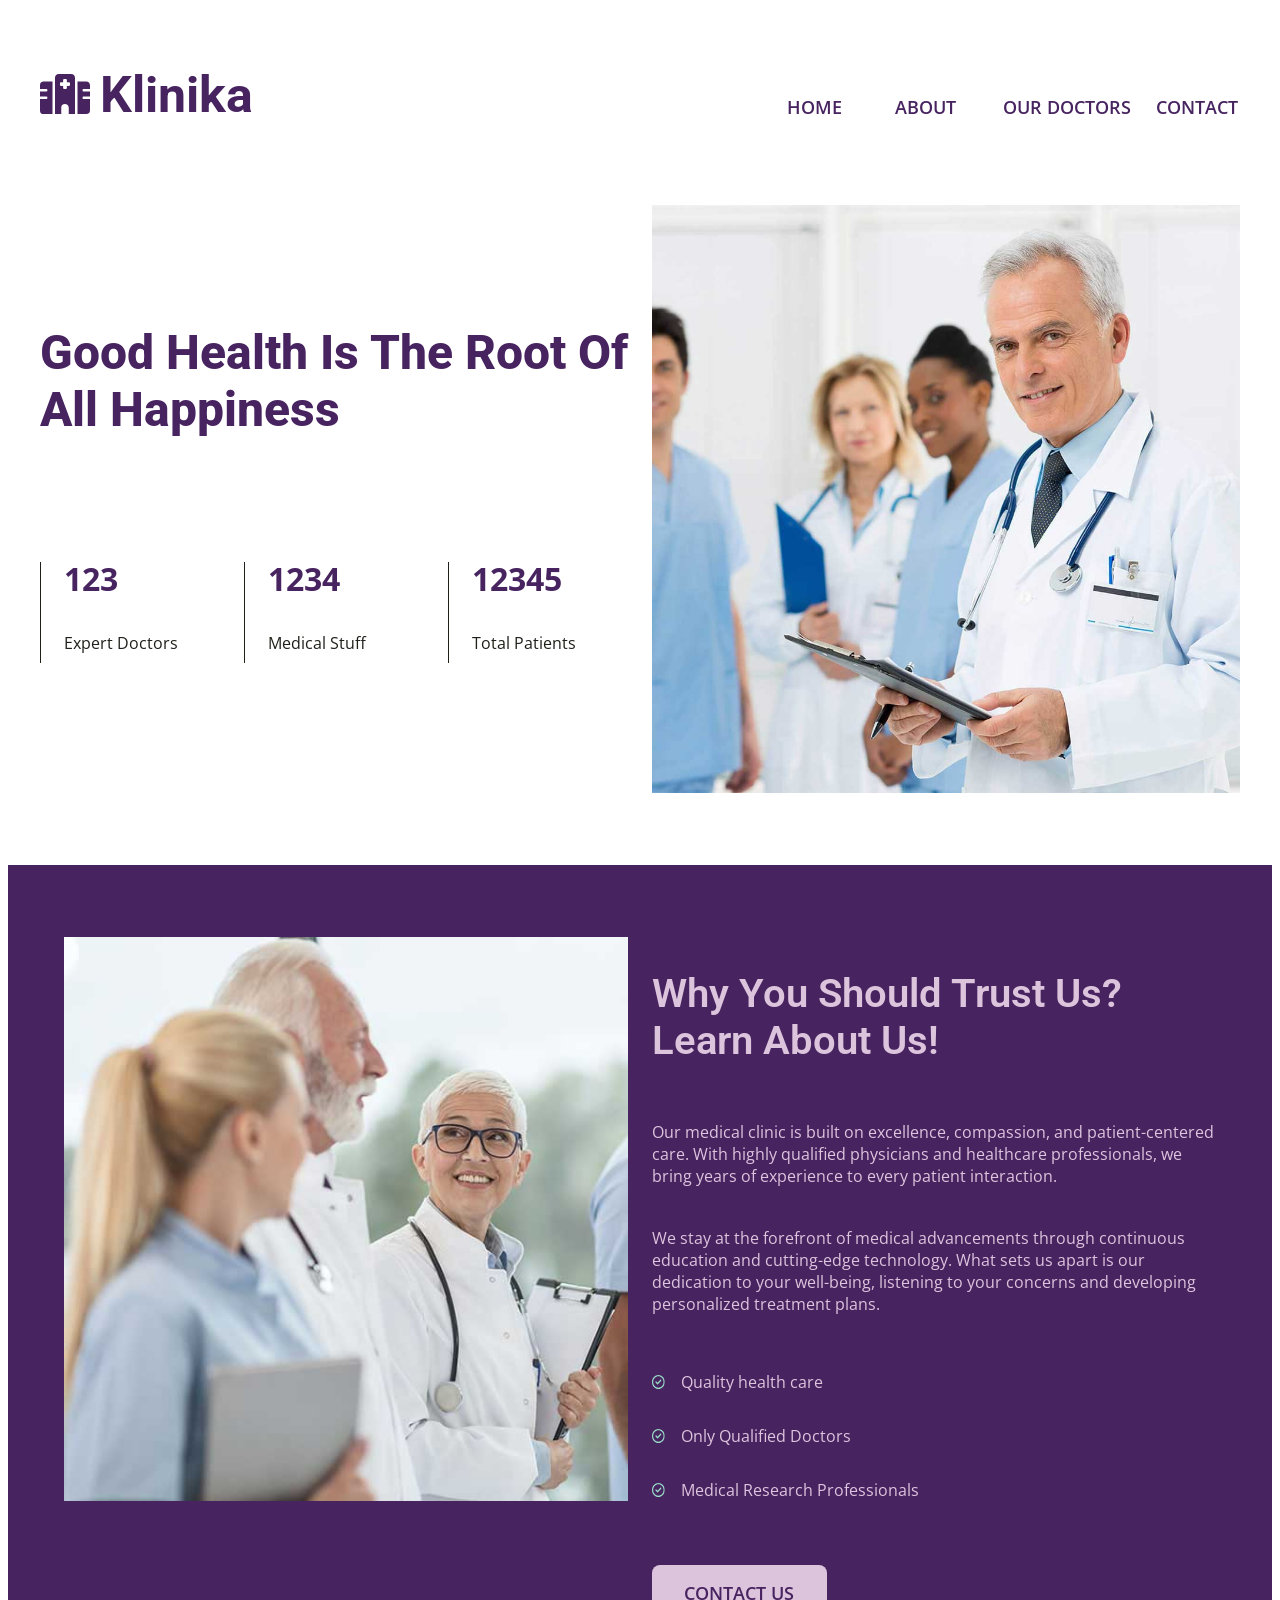
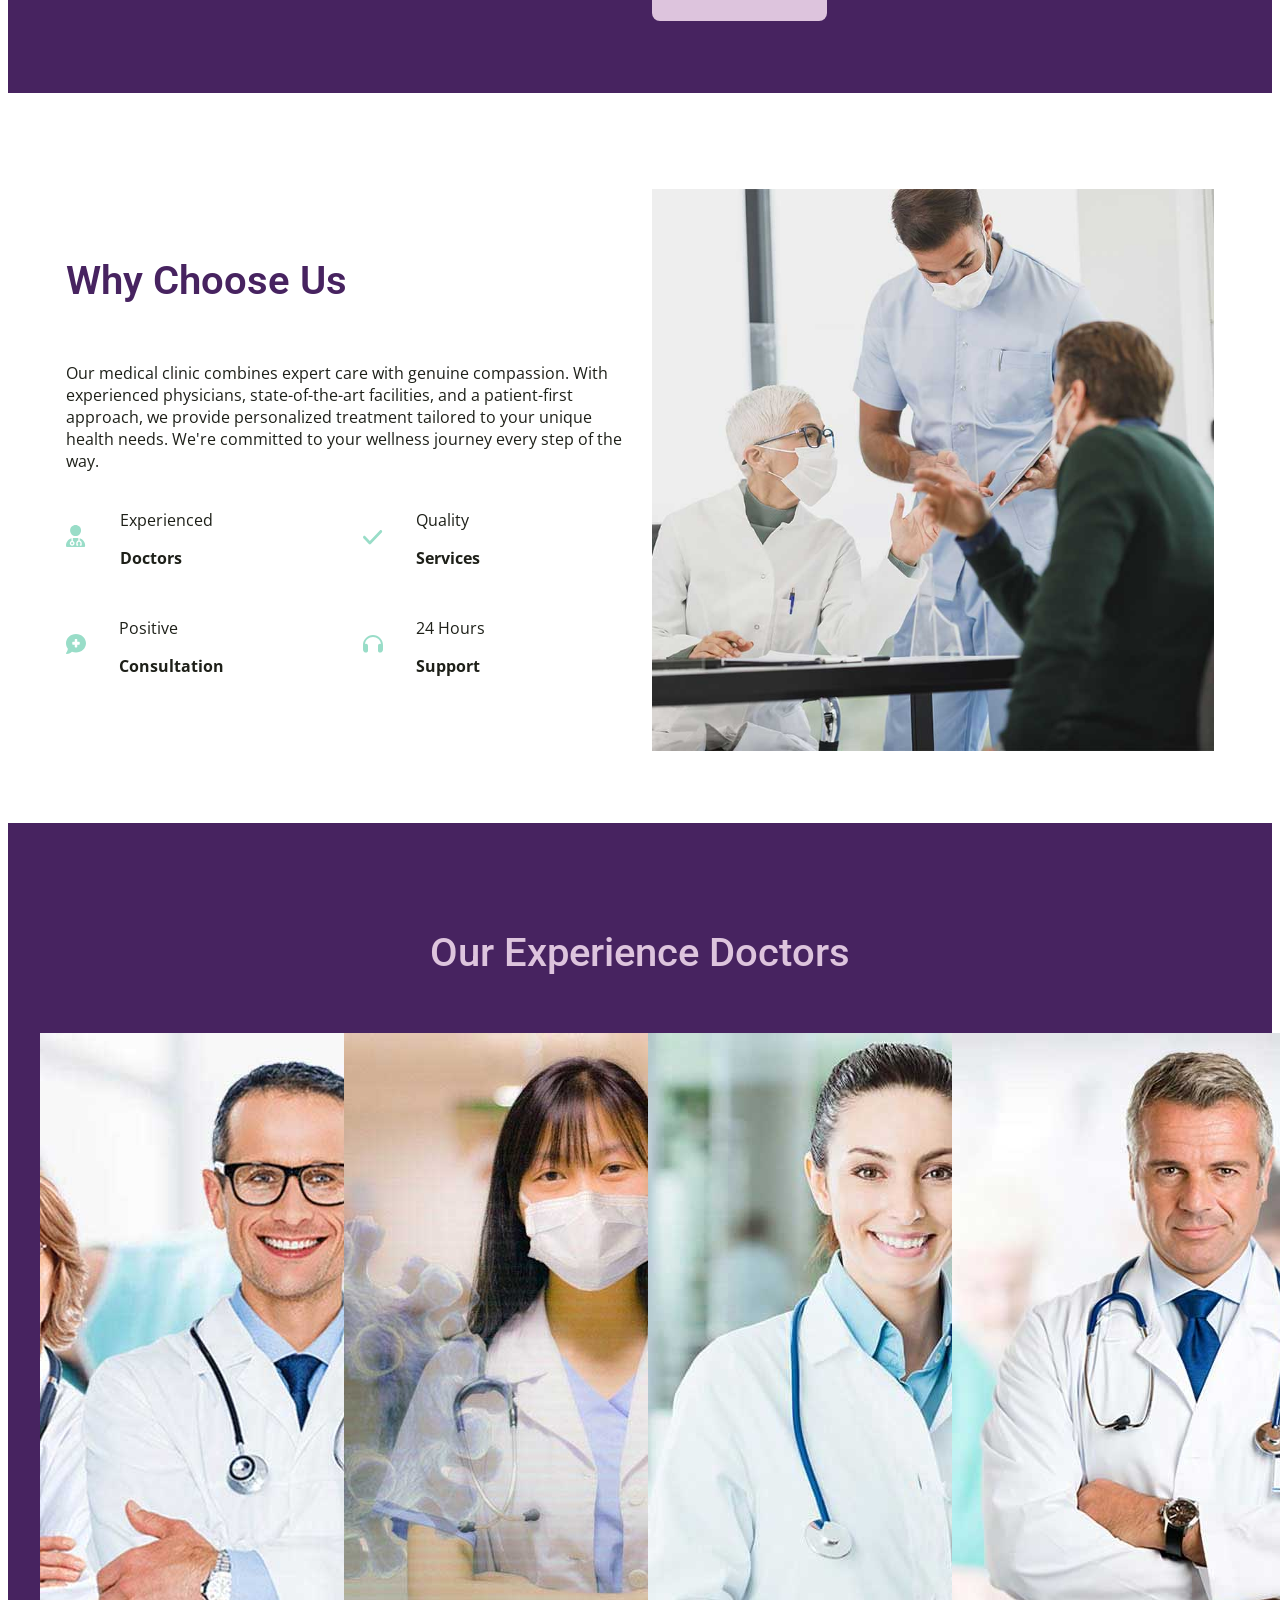
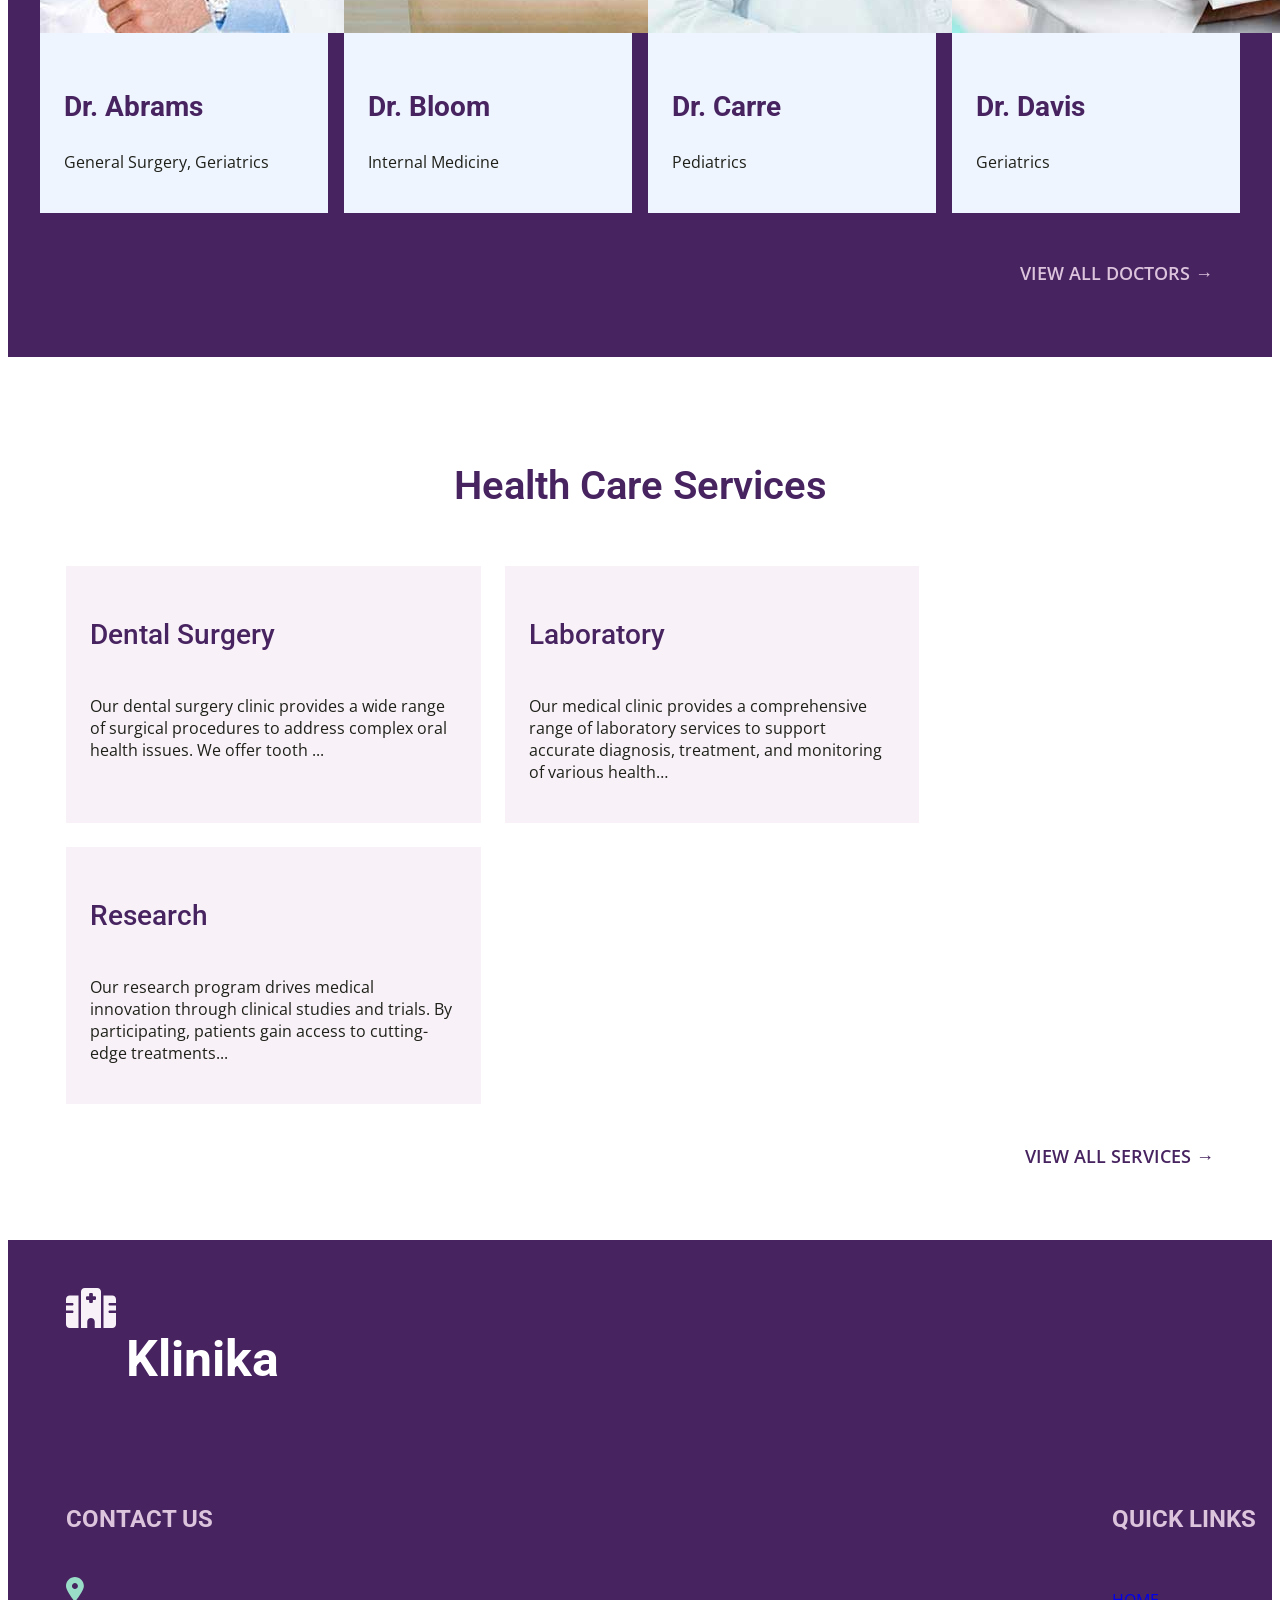
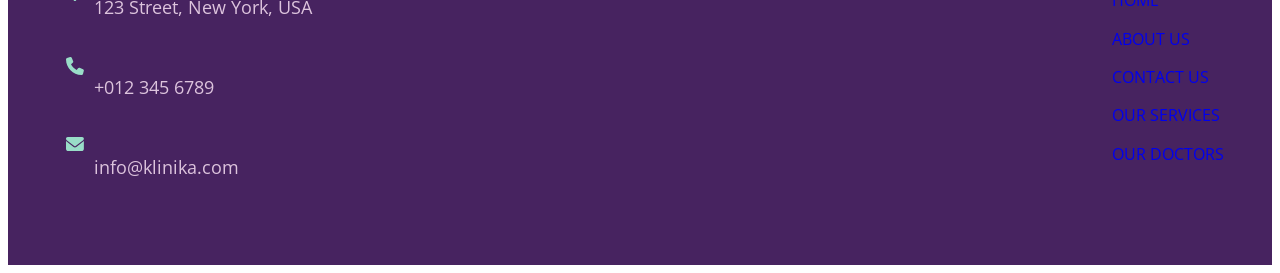
==== dmit-1530-assignment-1-start/dmit-1530-assignment-1-start/index.html @ 4910efee "Page working with some questions to solve" ====
<!DOCTYPE html>
<html lang="en">

<head>
    <meta charset="UTF-8">
    <meta name="viewport" content="width=device-width, initial-scale=1.0">

    <!-- Additional Meta Information -->
    <meta name="author" content="">
    <meta name="description" content="">

    <title>Document</title>

    <!-- Google Fonts -->
    <link rel="preconnect" href="https://fonts.googleapis.com">
    <link rel="preconnect" href="https://fonts.gstatic.com" crossorigin>
    <link
        href="https://fonts.googleapis.com/css2?family=Open+Sans:ital,wght@0,300..800;1,300..800&family=Roboto:ital,wght@0,100..900;1,100..900&display=swap"
        rel="stylesheet">

    <!-- Stylesheets -->
    <link rel="stylesheet" href="css/reset.css">
    <link rel="stylesheet" href="css/styles.css">
</head>

<body>
    <header>
        <div class="container banner flex">
            <div>
                <img src="./img/klinika-icon.svg" alt="Klinika Icon">
                <h1>Klinika</h1>
            </div>
            <div>
                <a href="./index.html">Home</a>
                <a href="./about-us.html">About</a>
                <a href="#doctors">Our Doctors</a>
                <a href="#contact">Contact</a>
            </div>
        </div>
    </header>

    <main>
        <section>
            <div class="container">
                <div class="goodh flex">
                    <img src="./img/home-doctors.jpg" alt="Group of doctors of Klinika">
                    <div>
                        <h2>Good Health Is The Root Of All Happiness</h2>

                        <div class="flex">
                            <div>
                                <p>123</p>
                                <p>Expert Doctors</p>
                            </div>

                            <div>
                                <p>1234</p>
                                <p>Medical Stuff</p>
                            </div>

                            <div>
                                <p>12345</p>
                                <p>Total Patients</p>
                            </div>
                        </div>
                    </div>
                </div>
            </div>
        </section>

        <section class="background-purple">
            <div class="container">
                <div class="learn-about-us flex">
                    <img src="./img/about-us-shared.jpg" alt="Group of doctors About Klinik">
                    <div>
                        <h2>Why You Should Trust Us? Learn About Us!</h2>
                        <p>Our medical clinic is built on excellence, compassion, and patient-centered care. With highly
                            qualified
                            physicians and healthcare professionals, we bring years of experience to every patient
                            interaction.
                        </p>
                        <p>We stay at the forefront of medical advancements through continuous education and
                            cutting-edge
                            technology. What sets us apart is our dedication to your well-being, listening to your
                            concerns
                            and
                            developing personalized treatment plans.</p>
                        <ul>
                            <li>
                                <img src="./img/checkmark-for-lists.svg" alt="Checkmark for the item of the list">
                                <p>Quality health care</p>
                            </li>
                            <li>
                                <img src="./img/checkmark-for-lists.svg" alt="Checkmark for the item of the list">
                                <p>Only Qualified Doctors</p>
                            </li>
                            <li>
                                <img src="./img/checkmark-for-lists.svg" alt="Checkmark for the item of the list">
                                <p>Medical Research Professionals</p>
                            </li>
                        </ul>
                        <a href="#contact" class="contact-btn">Contact Us</a>
                    </div>

                </div>
            </div>
        </section>

        <section>
            <div class="container">
                <div class="choose-us flex">
                    <div>
                        <h2>Why Choose Us</h2>
                        <p>Our medical clinic combines expert care with genuine compassion. With experienced physicians,
                            state-of-the-art facilities, and a patient-first approach, we provide personalized treatment
                            tailored to
                            your unique health needs. We're committed to your wellness journey every step of the way.
                        </p>

                        <div class="flex">
                            <div class="features">
                                <div class="features-icon">
                                    <img src="./img/person-icon.svg" alt="Person Icon">
                                </div>
                                <div class="features-description">
                                    <p>Experienced</p>
                                    <p>Doctors</p>
                                </div>
                            </div>
                            <div class="features">
                                <div class="features-icon">
                                    <img src="./img/check-mark-icon.svg" alt="Check mark Icon">
                                </div>
                                <div class="features-description">
                                    <p>Quality</p>
                                    <p>Services</p>
                                </div>
                            </div>
                            <div class="features">
                                <div class="features-icon">
                                    <img src="./img/speech-bubble-icon.svg" alt="Speech bubble Icon">
                                </div>
                                <div class="features-description">
                                    <p>Positive</p>
                                    <p>Consultation</p>
                                </div>
                            </div>
                            <div class="features">
                                <div class="features-icon">
                                    <img src="./img/headset-icon.svg" alt="Headset Icon">
                                </div>
                                <div class="features-description">
                                    <p>24 Hours</p>
                                    <p>Support</p>
                                </div>
                            </div>
                        </div>
                    </div>
                    <img src="./img/home-why-choose-us.jpg" alt="Group of doctors Why Choosing Klinik">
                </div>
            </div>
        </section>

        <section class="background-purple">
            <div class="container">
                <div class="doctors-section flex" id="doctors">
                    <h2>Our Experience Doctors</h2>
                    <div class="flex">
                        <div class="doctor-card">
                            <div>
                                <img src="img/home-dr-abrams.jpg" alt="Portrait of the Dr Abrams">
                            </div>
                            <div>
                                <h3>Dr. Abrams</h3>
                                <p>General Surgery, Geriatrics</p>
                            </div>
                        </div>
                        <div class="doctor-card">
                            <div>
                                <img src="./img/home-dr-bloom.jpg" alt="Portrait of the Dr Bloom">
                            </div>
                            <div>
                                <h3>Dr. Bloom</h3>
                                <p>Internal Medicine</p>
                            </div>
                        </div>
                        <div class="doctor-card">
                            <div>
                                <img src="./img/home-dr-carre.jpg" alt="Portrait of the Dr Carre">
                            </div>
                            <div>
                                <h3>Dr. Carre</h3>
                                <p>Pediatrics</p>
                            </div>
                        </div>
                        <div class="doctor-card">
                            <div>
                                <img src="./img/home-dr.davis.jpg" alt="Portrait of the Dr Davis">
                            </div>
                            <div>
                                <h3>Dr. Davis</h3>
                                <p>Geriatrics</p>
                            </div>
                        </div>
                    </div>
                    <a href="#">View All Doctors →</a>
                </div>
            </div>
        </section>

        <section>
            <div class="container">
                <div class="health flex">
                    <h2>Health Care Services</h2>
                    <div class="flex services">
                        <div>
                            <h3>Dental Surgery</h3>
                            <p>Our dental surgery clinic provides a wide range of surgical procedures to address
                                complex
                                oral
                                health
                                issues. We offer tooth ...</p>
                        </div>
                        <div>
                            <h3>Laboratory</h3>
                            <p>Our medical clinic provides a comprehensive range of laboratory services to support
                                accurate
                                diagnosis, treatment, and monitoring of various health…</p>
                        </div>
                        <div>
                            <h3>Research</h3>
                            <p>Our research program drives medical innovation through clinical studies and trials.
                                By
                                participating,
                                patients gain access to cutting-edge treatments...</p>
                        </div>
                    </div>
                    <a href="#">View All Services →</a>
                </div>
            </div>
        </section>
        </div>
    </main>

    <footer>
        <div class="container">
            <div class="flex">
                <img src="./img/klinika-light-icon.svg" alt="Klinika Icon">
                <h2>Klinika</h2>
            </div>
            <div class="flex">
                <div>
                    <div class="flex" id="contact">
                        <h3>Contact Us</h3>
                    </div>
                    <div class="contact-us">
                        <div class="flex">
                            <img src="./img/location-icon.svg" alt="Location Icon">
                            <p>123 Street, New York, USA</p>
                        </div>
                        <div class="flex">
                            <img src="./img/phone-icon.svg" alt="Phone Icon">
                            <p>+012 345 6789</p>
                        </div>
                        <div class="flex">
                            <img src="./img/email-icon.svg" alt="Email Icon">
                            <p>info@klinika.com</p>
                        </div>
                    </div>
                </div>
                <div class="quick-links">
                    <h3>QUICK LINKS</h3>
                    <a href="./index.html   ">Home</a>
                    <a href="./about-us.html">About Us</a>
                    <a href="#">Contact Us</a>
                    <a href="#">Our Services</a>
                    <a href="#doctors">Our Doctors</a>
                </div>
            </div>
        </div>
    </footer>
</body>

</html>
---- dmit-1530-assignment-1-start/dmit-1530-assignment-1-start/css/styles.css ----
:root {
    --white: #FFFFFF;
    --dark-purple: #472360;
    --light-purple: #DDC4DD;
    --black-grey: #1E2019;
    --aqua: #99DDC8;
    --grey: #F8F2F8;
    --light-blue: #EFF5FF;

    --title-font: "Roboto", sans-serif;
    --body-font: "Open Sans", sans-serif;
}


.container {
    max-width: 1200px;
    margin: 0 auto;
    padding: 0 1rem;
}

.flex {
    display: flex;
}

.background-purple {
    background-color: var(--dark-purple);
}

main div:nth-child(2) {}

body {
    font-family: var(--body-font);
    color: var(--black-grey);
    font-size: 1rem;
}

h1,
h2,
h3 {
    font-family: var(--title-font);
    color: var(--dark-purple);
}



/* HEADER */

.banner {
    flex-direction: column;
    align-items: center;
    justify-content: center;
    padding: 1.5rem 1.5rem;
    margin-bottom: 3rem;
}

.banner h1 {
    font-size: 3.125rem;
    font-weight: bold;
}

.banner img {
    width: 3.125rem;
    height: auto;
    padding-right: .625rem;
}

.banner div {
    display: flex;
    text-align: center;
}

.banner div:nth-child(2) {
    width: 14.8125rem;
    display: flex;
    flex-wrap: wrap;
    column-gap: 1.5rem;
    row-gap: 1rem;
    text-align: left;
    padding-top: 1.5rem;
    justify-content: flex-start;
}

.banner a {
    font-size: 1.125rem;
    font-weight: 600;
    text-decoration: none;
    text-transform: uppercase;
    color: var(--dark-purple);
    width: 8.0625rem;
    text-align: left;
}

.banner a:nth-child(2),
.banner a:nth-child(4) {
    width: 5.25rem;
}

header .container {
    padding-bottom: 0;
}

/* GOOD HEALTH */

.goodh {
    flex-direction: column;
    align-items: center;
    text-align: center;
}

.goodh img {
    width: 23.625rem;
    height: auto;
}

.goodh h2 {
    font-size: 3rem;
    font-weight: 800;
    padding-top: 1.5rem;
}

.goodh .flex {
    display: flex;
    flex-direction: column;
    gap: 1.5rem;
    padding: 3rem 0 4.25rem 0;
}

.goodh .flex div p:nth-child(1) {
    font-size: 2rem;
    font-weight: 700;
    color: var(--dark-purple);
}

/* Learn A us */

.learn-about-us {
    align-items: center;
    flex-direction: column;
    background-color: var(--dark-purple);
    padding: 4.5rem 1.5rem;
    text-align: left;
    color: var(--light-purple);
}

.learn-about-us img {
    width: 23.625rem;
    height: auto;
}

.learn-about-us h2 {
    color: var(--light-purple);
    font-size: 2.5rem;
    font-weight: 600;
    padding: 1.5rem 0;
}

.learn-about-us p {
    padding-bottom: 1.5rem;
}

.learn-about-us ul {
    padding: 0;
    margin: 0;
    width: 100%;
}

.learn-about-us li {
    display: flex;
    align-items: flex-start;
    column-gap: 1rem;
}

.learn-about-us li p {
    padding: 0rem;
}

.learn-about-us li img {
    width: .8006rem;
    height: auto;
    align-self: center;
}

.contact-btn {
    display: inline-block;
    margin-top: 4.375rem;
    text-decoration: none;
    background-color: var(--light-purple);
    color: var(--dark-purple);
    cursor: pointer;
    width: 9.2975rem;
    text-align: center;
    font-size: 1.125rem;
    font-weight: 600;
    text-transform: uppercase;
    align-self: flex-start;
    padding: 1rem .8125rem;
    border-radius: .5rem;
    transition: all 0.5s ease;
}

.contact-btn:hover,
.contact-btn:focus {
    background-color: var(--dark-purple);
    color: var(--aqua);
}

/* Why choose Us */

.choose-us {
    text-align: left;
    padding: 4.5rem 1.625rem;
    flex-direction: column;
    align-items: center;
}

.choose-us h2 {
    font-size: 2.5rem;
    font-weight: 600;
    padding-bottom: 1.5rem;
}

.choose-us img {
    padding-top: 1.5rem;
    width: 23.625rem;
    height: auto;
}

.choose-us .flex {
    display: flex;
    gap: 1rem;
    flex-wrap: wrap;
    justify-content: space-between;
    padding-top: .3125rem;
}

.features {
    display: flex;
    align-items: center;
    gap: 0.5rem;
    width: calc(50% - 0.5rem);
    justify-content: left;
}

.choose-us .flex .features-icon {
    width: 20%;
}

.features-icon img {
    width: 1.2575rem;
    height: auto;
    padding: 0;
}

.choose-us .flex .features-description {
    width: 80%;
}

.features-description p:nth-child(2) {
    font-weight: 700;
}

/* Doctors */

.doctors-section {
    background-color: var(--dark-purple);
    align-items: center;
    flex-direction: column;
}

.doctors-section .flex {
    flex-direction: column;
    gap: 1.5rem;
}

.doctors-section h2 {
    color: var(--light-purple);
    padding: 4.5rem 1.75rem 1.5rem 1.75rem;
    font-size: 2.5rem;
    font-weight: 500;
    text-align: center;
}

.doctor-card {
    background-color: var(--light-blue);
    width: 17.375rem;
}

.doctor-card h3 {
    color: var(--dark-purple);
    font-size: 1.75rem;
}

.doctor-card div:nth-child(2) {
    padding: 1.5rem;
}

.doctors-section a {
    text-decoration: none;
    color: var(--light-purple);
    text-transform: uppercase;
    font-weight: 600;
    font-size: 1.125rem;
    align-self: flex-end;
    padding: 3rem 1.6875rem 4.5rem 0;
}

/* Health Care */

.health {
    padding: 4.5rem 1.625rem;
    flex-direction: column;
}

.health h2 {
    font-size: 2.5rem;
    font-weight: 600;
    padding-bottom: 1.5rem;
}

.services h3 {
    font-size: 1.75rem;
    font-weight: 500;
    padding-bottom: 1rem;
}

.services {
    flex-direction: column;
    gap: 1.5rem;
    padding-bottom: 40px;
    text-align: left;
}

.services div {
    background-color: var(--grey);
    padding: 1.5rem;
}

.health a {
    text-decoration: none;
    color: var(--dark-purple);
    text-transform: uppercase;
    font-weight: 600;
    font-size: 1.125rem;
    align-self: flex-end;
}

/* Footer */

footer {
    color: var(--light-purple);
    background-color: var(--dark-purple);
    text-align: left;
    padding: 3rem 0 1.75rem;
}

footer .container {
    display: flex;
    padding-left: 3.625rem;
    align-items: center;
    flex-direction: column;
    text-align: left;
}

footer .container div.flex {
    column-gap: .625rem;
    align-items: flex-start;
    padding-bottom: 1.25rem;
    width: 17.5rem;
}

footer h2 {
    font-size: 3.125rem;
    font-weight: 700;
    color: var(--white);
}

footer h3 {
    font-size: 1.5rem;
    color: var(--light-purple);
    text-transform: uppercase;
    padding-top: .25rem;
}

footer .container div:nth-child(2) {
    flex-direction: column;
}

footer div.container div.contact-us {
    display: flex;
    flex-direction: column;
    align-items: flex-start;
    /* width: 17.5rem; */
}

footer div.container div.contact-us .flex {
    flex-direction: row;
}


.contact-us img {
    width: 1.1169rem;
}

.contact-us p {
    width: 100%;
    font-size: 1.125rem;
}

.quick-links {
    display: flex;
    flex-direction: column;
    align-items: flex-start;
    /* width: 17.5rem; */
}

.quick-links h3 {
    padding-bottom: 1.5rem;
}

.quick-links a {
    text-decoration: none;
    text-transform: uppercase;
    line-height: 2.4;
}

/* About */

.know-us {
    display: flex;
    flex-direction: column;
    align-items: center;
    padding-bottom: 4.5rem;
}

.know-us img {
    /* QUESTIONSSSSSSSS IS IT 100% OR THE FIGMA SPECIFIED */
    width: 100%;
    height: auto;
}

.know-us h2 {
    font-size: 3rem;
    font-weight: 800;
    padding: 1.5rem 0 .5rem;
    align-self: flex-start;
}

.know-us p {
    padding: 1rem 0;
}

.know-us ul,
.know-us ul p {
    padding: 0;
    margin: 0;
    width: 100%;
}

.know-us li {
    display: flex;
    align-items: center;
    gap: .5rem;
}

.know-us li img {
    width: .735rem;
    height: auto;
}

.contact-btn-light {
    display: inline-block;
    margin-top: 3rem;
    text-decoration: none;
    background-color: var(--dark-purple);
    color: var(--light-purple);
    cursor: pointer;
    width: 9.2975rem;
    text-align: center;
    font-size: 1.125rem;
    font-weight: 600;
    text-transform: uppercase;
    align-self: flex-start;
    padding: 1rem .8125rem;
    border-radius: .5rem;
    transition: all 0.5s ease;
}

.contact-btn-light:hover,
.contact-btn-light:focus {
    background-color: var(--aqua);
    color: var(--dark-purple);
}

/* Offer */

.offer {
    text-align: center;
    flex-direction: column;
    gap: 1.5rem;
}

.offer p {
    text-align: left;
}

.offer h2 {
    font-size: 2.5rem;
    font-weight: 600;
}

.offer .services div {
    padding: 3rem 1.5rem;
}

.offer .flex:first-of-type {
    flex-direction: column;
    gap: 1.5rem;
}

/* imgs carousel */

.carousel {
    flex-direction: column;
    width: 100%;
    gap: 1.3125rem;
    align-items: center;
    padding-bottom: 4.5rem;
}

.carousel img {
    width: 100%;
}


@media screen and (min-width: 720px) {
    .banner {
        flex-direction: row;
        justify-content: space-between;
    }

    /* Good Health */

    .goodh {
        flex-direction: row;
        flex-wrap: wrap;
        padding-bottom: 4.5rem;
        gap: 1.5rem;
        text-align: left;
    }

    .goodh img {
        width: calc(50% - .75rem);
    }

    .goodh div {
        width: calc(50% - .75rem);
        flex-direction: column;
    }

    .goodh .flex {
        flex-direction: row;
        width: 100%;
    }

    /* Learn A us */

    .learn-about-us {
        flex-direction: row;
        flex-wrap: wrap;
        gap: 1.5rem;
    }

    .learn-about-us img {
        width: calc(50% - .75rem);
    }

    .learn-about-us div {
        width: calc(50% - .75rem);
    }

    /* Why Us */

    .choose-us {
        display: flex;
        flex-direction: row;
        flex-wrap: wrap;
        gap: 1.5rem;
    }

    .choose-us div:first-of-type {
        width: calc(50% - .75rem);
    }

    .choose-us img {
        width: calc(50% - .75rem);
    }

    .features-icon img {
        width: 1.2575rem;
        height: auto;
        padding: 0;
    }

    .choose-us div.flex {
        width: 100%;
    }

    .features {
        width: calc(50% - 1rem);
        gap: 0;
    }

    /* Doctors */

    .doctors-section .flex {
        flex-direction: row;
        flex-wrap: wrap;
        align-items: center;
        padding: 0 1.5rem;
    }

    .doctor-card {
        display: block;
        width: calc((100% / 2) - (1.5rem / 2));
    }

    /* Health Care */

    .health h2 {
        text-align: center;
    }

    .services {
        flex-direction: row;
    }

    /* Footer */

    footer .container {
        align-items: flex-start;
    }

    footer .container>.flex:nth-of-type(2) {
        flex-direction: row;
        justify-content: space-between;
        width: 100%;
        align-items: flex-start;
    }

    footer h2 {
        padding-bottom: 1.75rem;
    }

    /* About */

    .services {
        flex-wrap: wrap;
    }

    .services div {
        width: calc((100% / 2) - (1.5rem / 2));
    }

    /* Carousel */

    .carousel {
        flex-direction: row;
        flex-wrap: wrap;
    }

    .carousel div {
        width: calc((100% / 2) - (1.3125rem / 2));
    }
}

@media screen and (min-width: 1280px) {
    .banner div:nth-child(2) {
        flex-wrap: nowrap;
        width: 100%;
        justify-content: flex-end;
    }

    .banner a:nth-child(1) {
        width: 5.25rem;
    }

    /* Good Health */

    .goodh img {
        order: 2;
    }

    .goodh .flex div {
        position: relative;
        padding-left: 1.5rem;
    }

    .goodh .flex div::before {
        content: "";
        position: absolute;
        left: 0;
        top: 25%;
        width: 1px;
        height: 70%;
        background-color: #1E2019;
    }

    /* Learn */

    .learn-about-us a {
        margin-top: 3rem;
    }

    .learn-about-us h2 {
        padding-top: unset;
    }

    .learn-about-us {
        align-items: flex-start;
    }

    /* Doctors */

    .doctors-section .flex {
        gap: 1rem;
        padding: 0;
    }

    .doctor-card {
        display: block;
        height: auto;
        width: calc((100% / 4) - (3rem / 4));
    }

    /* About */

    .know-us {
        flex-direction: row;
        gap: 2.3125rem;
    }

    .know-us img {
        width: calc(100% - 1.1563rem);
    }

    .know-us div {
        width: calc(100% - 1.1563rem);
        align-self: flex-start;
    }

    .know-us h2 {
        padding-top: unset;
    }

    /* Offer */

    .offer .flex:first-of-type {
        flex-direction: row;
    }

    .offer .flex:first-of-type p{
        width: 100%;
    }

    .services div {
        width: calc((100% / 3) - (3rem / 3));
    }

    /* Carousel */

    .carousel div {
        width: calc((100% / 4) - (3.9375rem / 4));
    }

}
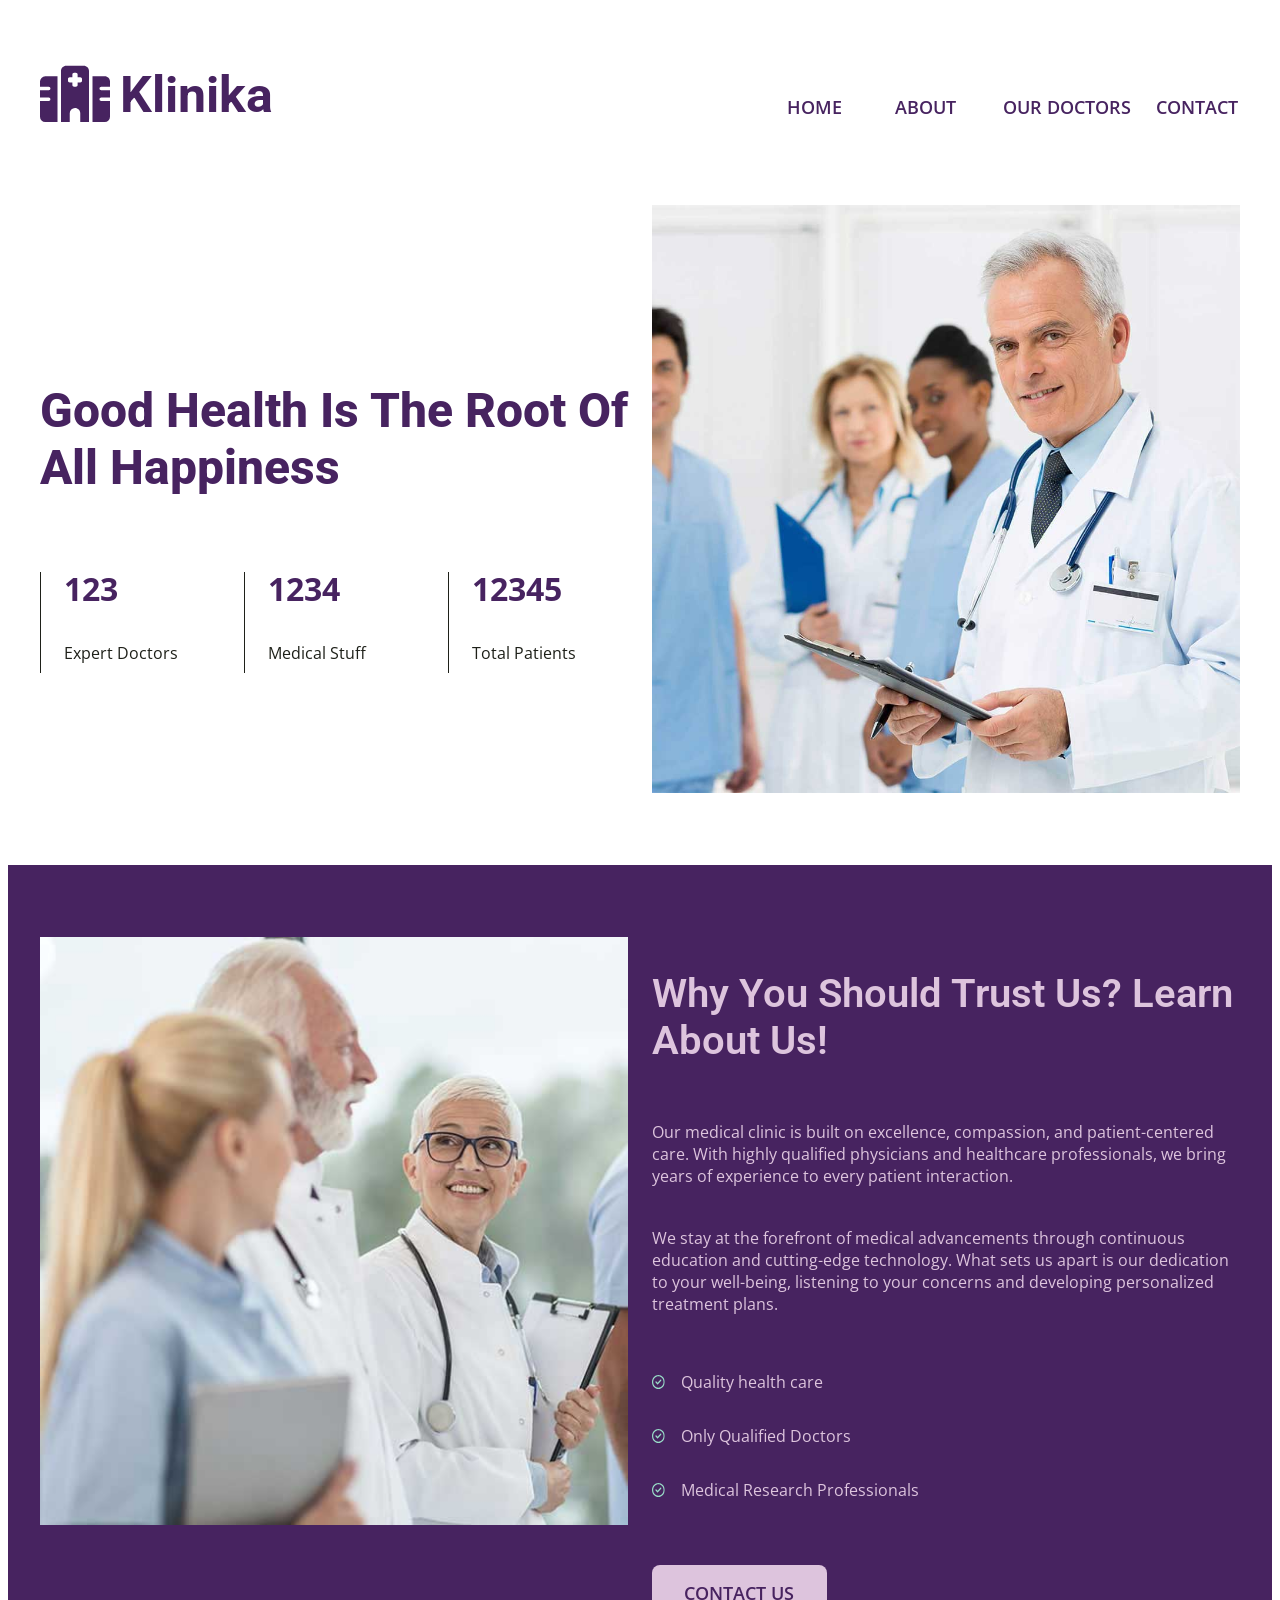
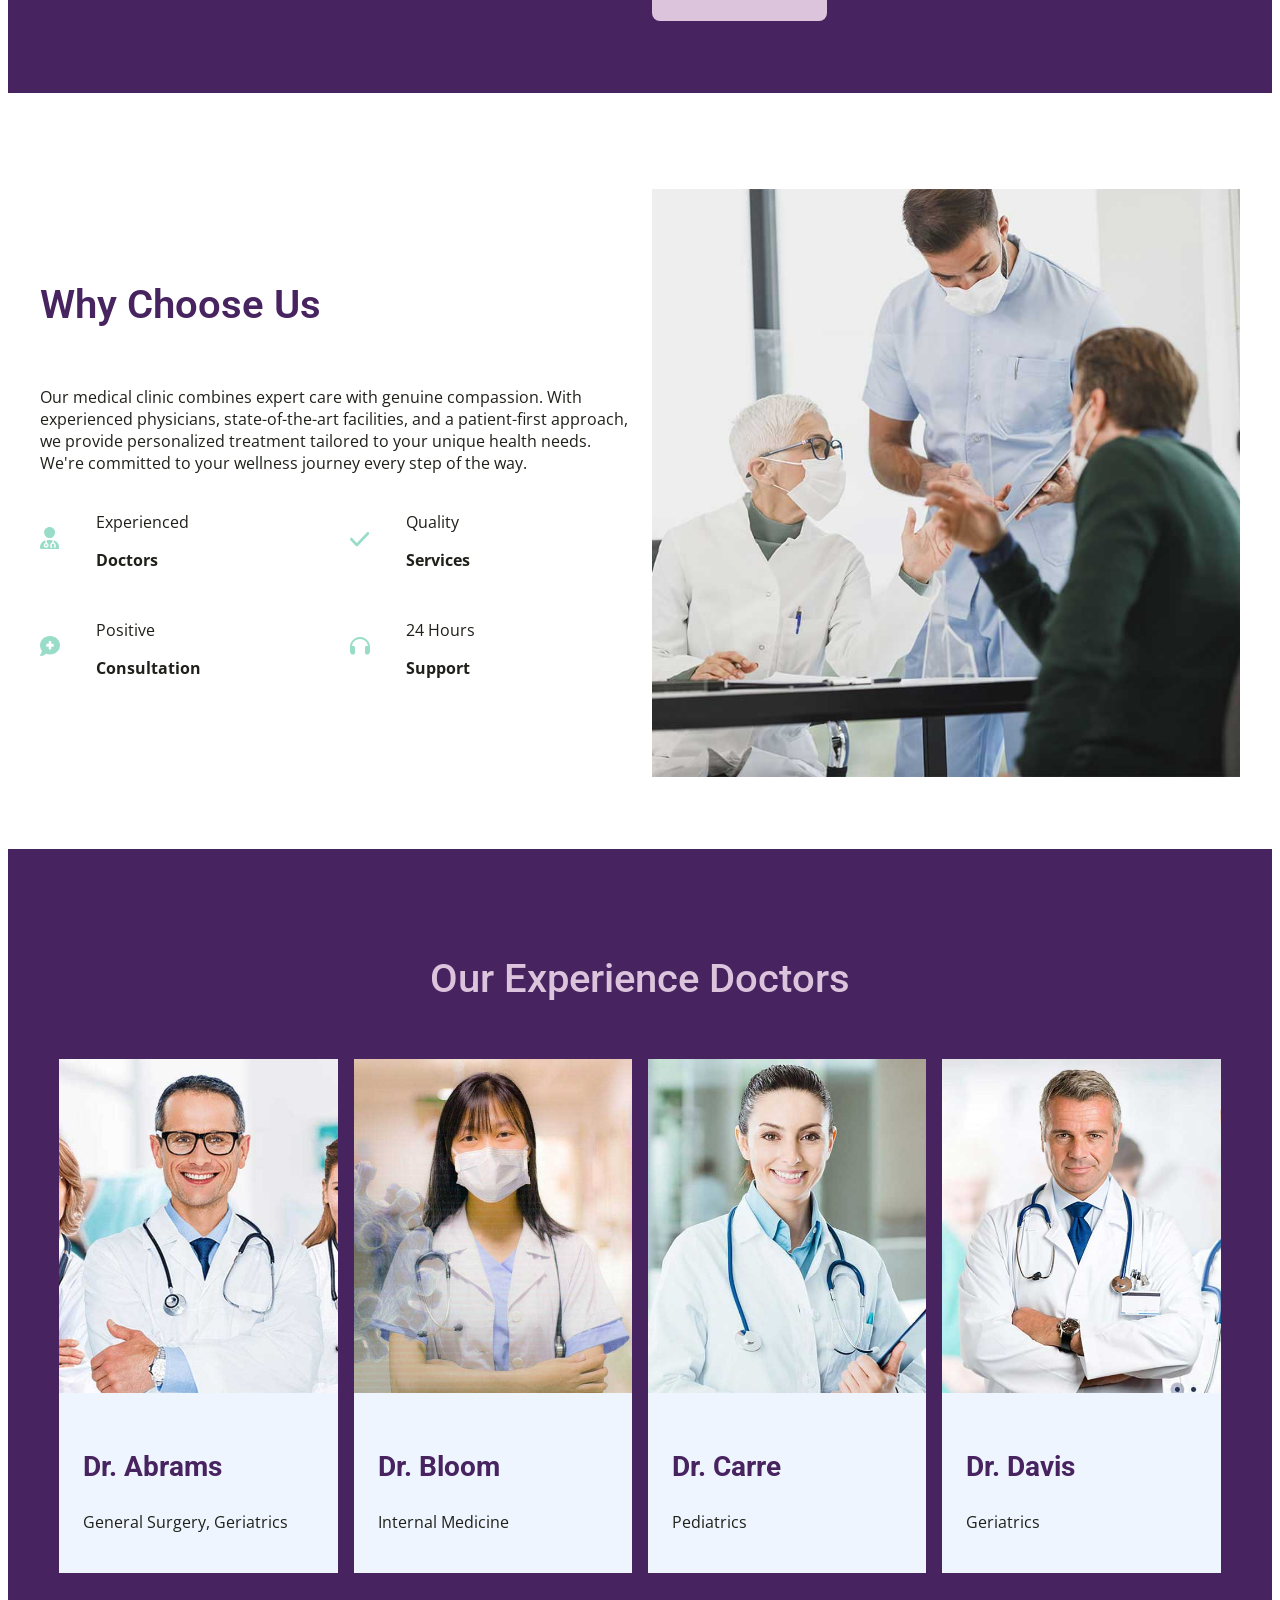
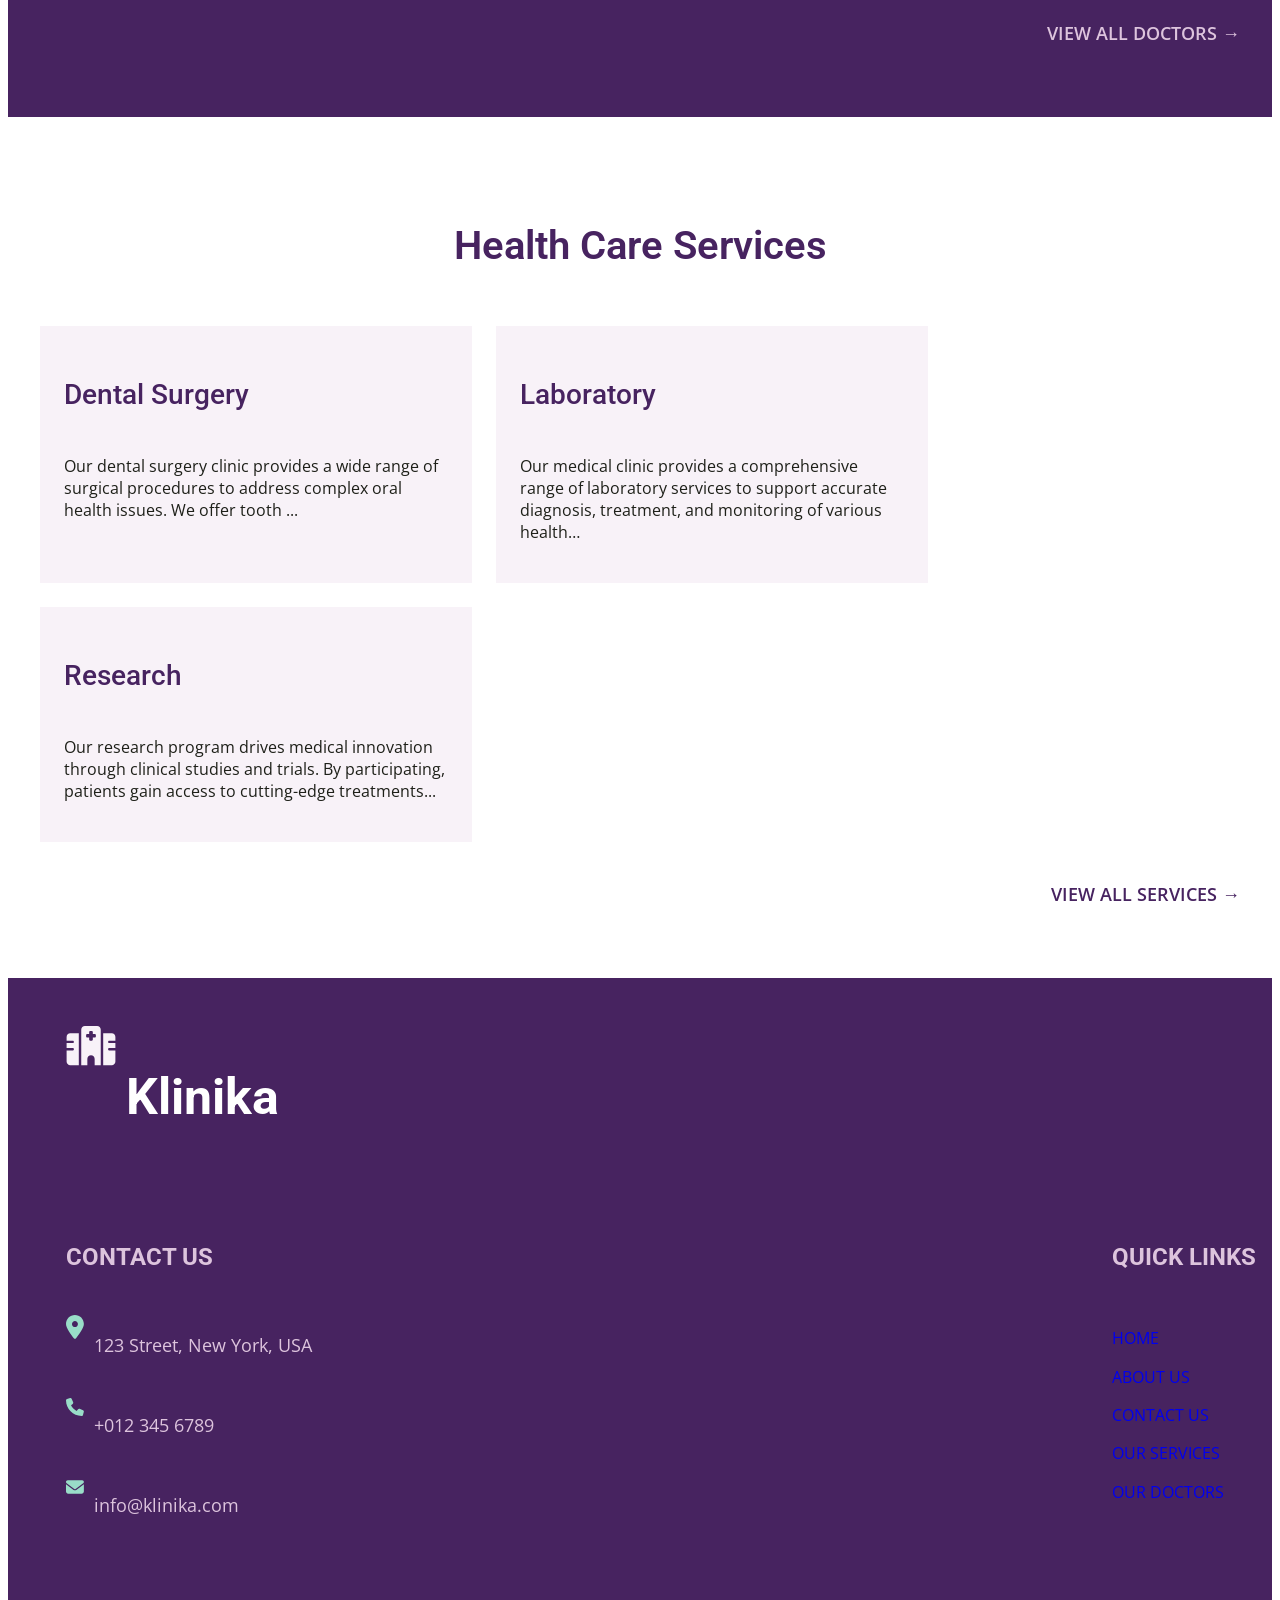
==== commit 5771d9fb: "Fixed some errors" ====
--- a/dmit-1530-assignment-1-start/dmit-1530-assignment-1-start/index.html
+++ b/dmit-1530-assignment-1-start/dmit-1530-assignment-1-start/index.html
@@ -27,7 +27,7 @@
     <header>
         <div class="container banner flex">
             <div>
-                <img src="./img/klinika-icon.svg" alt="Klinika Icon">
+                <img src="./img/klinika-icon.svg" alt="Klinika Icon" width="50" height="40">
                 <h1>Klinika</h1>
             </div>
             <div>
@@ -43,7 +43,7 @@
         <section>
             <div class="container">
                 <div class="goodh flex">
-                    <img src="./img/home-doctors.jpg" alt="Group of doctors of Klinika">
+                    <img src="./img/home-doctors.jpg" alt="Group of doctors of Klinika" width="378" height="378">
                     <div>
                         <h2>Good Health Is The Root Of All Happiness</h2>
 
@@ -71,7 +71,7 @@
         <section class="background-purple">
             <div class="container">
                 <div class="learn-about-us flex">
-                    <img src="./img/about-us-shared.jpg" alt="Group of doctors About Klinik">
+                    <img src="./img/about-us-shared.jpg" alt="Group of doctors About Klinik" width="378" height="378">
                     <div>
                         <h2>Why You Should Trust Us? Learn About Us!</h2>
                         <p>Our medical clinic is built on excellence, compassion, and patient-centered care. With highly
@@ -87,15 +87,18 @@
                             developing personalized treatment plans.</p>
                         <ul>
                             <li>
-                                <img src="./img/checkmark-for-lists.svg" alt="Checkmark for the item of the list">
+                                <img src="./img/checkmark-for-lists.svg" alt="Checkmark for the item of the list"
+                                    width="13" height="13">
                                 <p>Quality health care</p>
                             </li>
                             <li>
-                                <img src="./img/checkmark-for-lists.svg" alt="Checkmark for the item of the list">
+                                <img src="./img/checkmark-for-lists.svg" alt="Checkmark for the item of the list"
+                                    width="13" height="13">
                                 <p>Only Qualified Doctors</p>
                             </li>
                             <li>
-                                <img src="./img/checkmark-for-lists.svg" alt="Checkmark for the item of the list">
+                                <img src="./img/checkmark-for-lists.svg" alt="Checkmark for the item of the list"
+                                    width="13" height="13">
                                 <p>Medical Research Professionals</p>
                             </li>
                         </ul>
@@ -120,7 +123,7 @@
                         <div class="flex">
                             <div class="features">
                                 <div class="features-icon">
-                                    <img src="./img/person-icon.svg" alt="Person Icon">
+                                    <img src="./img/person-icon.svg" alt="Person Icon" width="20" height="23">
                                 </div>
                                 <div class="features-description">
                                     <p>Experienced</p>
@@ -129,7 +132,7 @@
                             </div>
                             <div class="features">
                                 <div class="features-icon">
-                                    <img src="./img/check-mark-icon.svg" alt="Check mark Icon">
+                                    <img src="./img/check-mark-icon.svg" alt="Check mark Icon" width="20" height="23">
                                 </div>
                                 <div class="features-description">
                                     <p>Quality</p>
@@ -138,7 +141,8 @@
                             </div>
                             <div class="features">
                                 <div class="features-icon">
-                                    <img src="./img/speech-bubble-icon.svg" alt="Speech bubble Icon">
+                                    <img src="./img/speech-bubble-icon.svg" alt="Speech bubble Icon" width="20"
+                                        height="23">
                                 </div>
                                 <div class="features-description">
                                     <p>Positive</p>
@@ -147,7 +151,7 @@
                             </div>
                             <div class="features">
                                 <div class="features-icon">
-                                    <img src="./img/headset-icon.svg" alt="Headset Icon">
+                                    <img src="./img/headset-icon.svg" alt="Headset Icon" width="20" height="23">
                                 </div>
                                 <div class="features-description">
                                     <p>24 Hours</p>
@@ -156,7 +160,8 @@
                             </div>
                         </div>
                     </div>
-                    <img src="./img/home-why-choose-us.jpg" alt="Group of doctors Why Choosing Klinik">
+                    <img src="./img/home-why-choose-us.jpg" alt="Group of doctors Why Choosing Klinik" width="378"
+                        height="378">
                 </div>
             </div>
         </section>
@@ -168,7 +173,8 @@
                     <div class="flex">
                         <div class="doctor-card">
                             <div>
-                                <img src="img/home-dr-abrams.jpg" alt="Portrait of the Dr Abrams">
+                                <img src="img/home-dr-abrams.jpg" alt="Portrait of the Dr Abrams" width="278"
+                                    height="334">
                             </div>
                             <div>
                                 <h3>Dr. Abrams</h3>
@@ -177,7 +183,8 @@
                         </div>
                         <div class="doctor-card">
                             <div>
-                                <img src="./img/home-dr-bloom.jpg" alt="Portrait of the Dr Bloom">
+                                <img src="./img/home-dr-bloom.jpg" alt="Portrait of the Dr Bloom" width="278"
+                                    height="334">
                             </div>
                             <div>
                                 <h3>Dr. Bloom</h3>
@@ -186,7 +193,8 @@
                         </div>
                         <div class="doctor-card">
                             <div>
-                                <img src="./img/home-dr-carre.jpg" alt="Portrait of the Dr Carre">
+                                <img src="./img/home-dr-carre.jpg" alt="Portrait of the Dr Carre" width="278"
+                                    height="334">
                             </div>
                             <div>
                                 <h3>Dr. Carre</h3>
@@ -195,7 +203,8 @@
                         </div>
                         <div class="doctor-card">
                             <div>
-                                <img src="./img/home-dr.davis.jpg" alt="Portrait of the Dr Davis">
+                                <img src="./img/home-dr.davis.jpg" alt="Portrait of the Dr Davis" width="278"
+                                    height="334">
                             </div>
                             <div>
                                 <h3>Dr. Davis</h3>
@@ -245,7 +254,7 @@
     <footer>
         <div class="container">
             <div class="flex">
-                <img src="./img/klinika-light-icon.svg" alt="Klinika Icon">
+                <img src="./img/klinika-light-icon.svg" alt="Klinika Icon" width="50" height="40">
                 <h2>Klinika</h2>
             </div>
             <div class="flex">
@@ -255,15 +264,15 @@
                     </div>
                     <div class="contact-us">
                         <div class="flex">
-                            <img src="./img/location-icon.svg" alt="Location Icon">
+                            <img src="./img/location-icon.svg" alt="Location Icon" width="23" height="24">
                             <p>123 Street, New York, USA</p>
                         </div>
                         <div class="flex">
-                            <img src="./img/phone-icon.svg" alt="Phone Icon">
+                            <img src="./img/phone-icon.svg" alt="Phone Icon" width="23" height="24">
                             <p>+012 345 6789</p>
                         </div>
                         <div class="flex">
-                            <img src="./img/email-icon.svg" alt="Email Icon">
+                            <img src="./img/email-icon.svg" alt="Email Icon" width="23" height="24">
                             <p>info@klinika.com</p>
                         </div>
                     </div>
--- a/dmit-1530-assignment-1-start/dmit-1530-assignment-1-start/css/styles.css
+++ b/dmit-1530-assignment-1-start/dmit-1530-assignment-1-start/css/styles.css
@@ -26,8 +26,6 @@
     background-color: var(--dark-purple);
 }
 
-main div:nth-child(2) {}
-
 body {
     font-family: var(--body-font);
     color: var(--black-grey);
@@ -59,7 +57,8 @@
 }
 
 .banner img {
-    width: 3.125rem;
+    width: 10vw;
+    max-width: 70px;
     height: auto;
     padding-right: .625rem;
 }
@@ -108,7 +107,7 @@
 }
 
 .goodh img {
-    width: 23.625rem;
+    width: 100%;
     height: auto;
 }
 
@@ -122,7 +121,7 @@
     display: flex;
     flex-direction: column;
     gap: 1.5rem;
-    padding: 3rem 0 4.25rem 0;
+    /* padding: 3rem 0 4.25rem 0; */
 }
 
 .goodh .flex div p:nth-child(1) {
@@ -137,13 +136,13 @@
     align-items: center;
     flex-direction: column;
     background-color: var(--dark-purple);
-    padding: 4.5rem 1.5rem;
+    padding: 4.5rem 0;
     text-align: left;
     color: var(--light-purple);
 }
 
 .learn-about-us img {
-    width: 23.625rem;
+    width: 100%;
     height: auto;
 }
 
@@ -175,7 +174,8 @@
 }
 
 .learn-about-us li img {
-    width: .8006rem;
+    width: 100%;
+    max-width: .8006rem;
     height: auto;
     align-self: center;
 }
@@ -208,7 +208,7 @@
 
 .choose-us {
     text-align: left;
-    padding: 4.5rem 1.625rem;
+    padding: 4.5rem 0;
     flex-direction: column;
     align-items: center;
 }
@@ -221,7 +221,7 @@
 
 .choose-us img {
     padding-top: 1.5rem;
-    width: 23.625rem;
+    width: 100%;
     height: auto;
 }
 
@@ -246,7 +246,8 @@
 }
 
 .features-icon img {
-    width: 1.2575rem;
+    width: 100%;
+    max-width: 1.2575rem;
     height: auto;
     padding: 0;
 }
@@ -307,7 +308,7 @@
 /* Health Care */
 
 .health {
-    padding: 4.5rem 1.625rem;
+    padding: 4.5rem 0;
     flex-direction: column;
 }
 
@@ -398,7 +399,8 @@
 
 
 .contact-us img {
-    width: 1.1169rem;
+    width: 100%;
+    max-width: 1.1169rem;
 }
 
 .contact-us p {
@@ -517,6 +519,13 @@
     gap: 1.5rem;
 }
 
+/* Service */
+
+.abpage {
+    display: flex;
+}
+
+
 /* imgs carousel */
 
 .carousel {
@@ -616,7 +625,6 @@
         flex-direction: row;
         flex-wrap: wrap;
         align-items: center;
-        padding: 0 1.5rem;
     }
 
     .doctor-card {
@@ -624,6 +632,14 @@
         width: calc((100% / 2) - (1.5rem / 2));
     }
 
+    .doctor-card img {
+        width: 100%;
+    }
+
+    .doctors-section a {
+        padding-right: 0;
+    }
+
     /* Health Care */
 
     .health h2 {
@@ -632,6 +648,14 @@
 
     .services {
         flex-direction: row;
+    }
+
+    .services {
+        flex-wrap: wrap;
+    }
+
+    .services div {
+        width: calc((100% / 3) - (3rem / 3));
     }
 
     /* Footer */
@@ -653,11 +677,9 @@
 
     /* About */
 
-    .services {
+    .offer .services div {
+        display: flex;
         flex-wrap: wrap;
-    }
-
-    .services div {
         width: calc((100% / 2) - (1.5rem / 2));
     }
 
@@ -673,7 +695,7 @@
     }
 }
 
-@media screen and (min-width: 1280px) {
+@media screen and (min-width: 1095px) {
     .banner div:nth-child(2) {
         flex-wrap: nowrap;
         width: 100%;
@@ -758,7 +780,7 @@
         flex-direction: row;
     }
 
-    .offer .flex:first-of-type p{
+    .offer .flex:first-of-type p {
         width: 100%;
     }
 
@@ -772,4 +794,4 @@
         width: calc((100% / 4) - (3.9375rem / 4));
     }
 
-}
+}
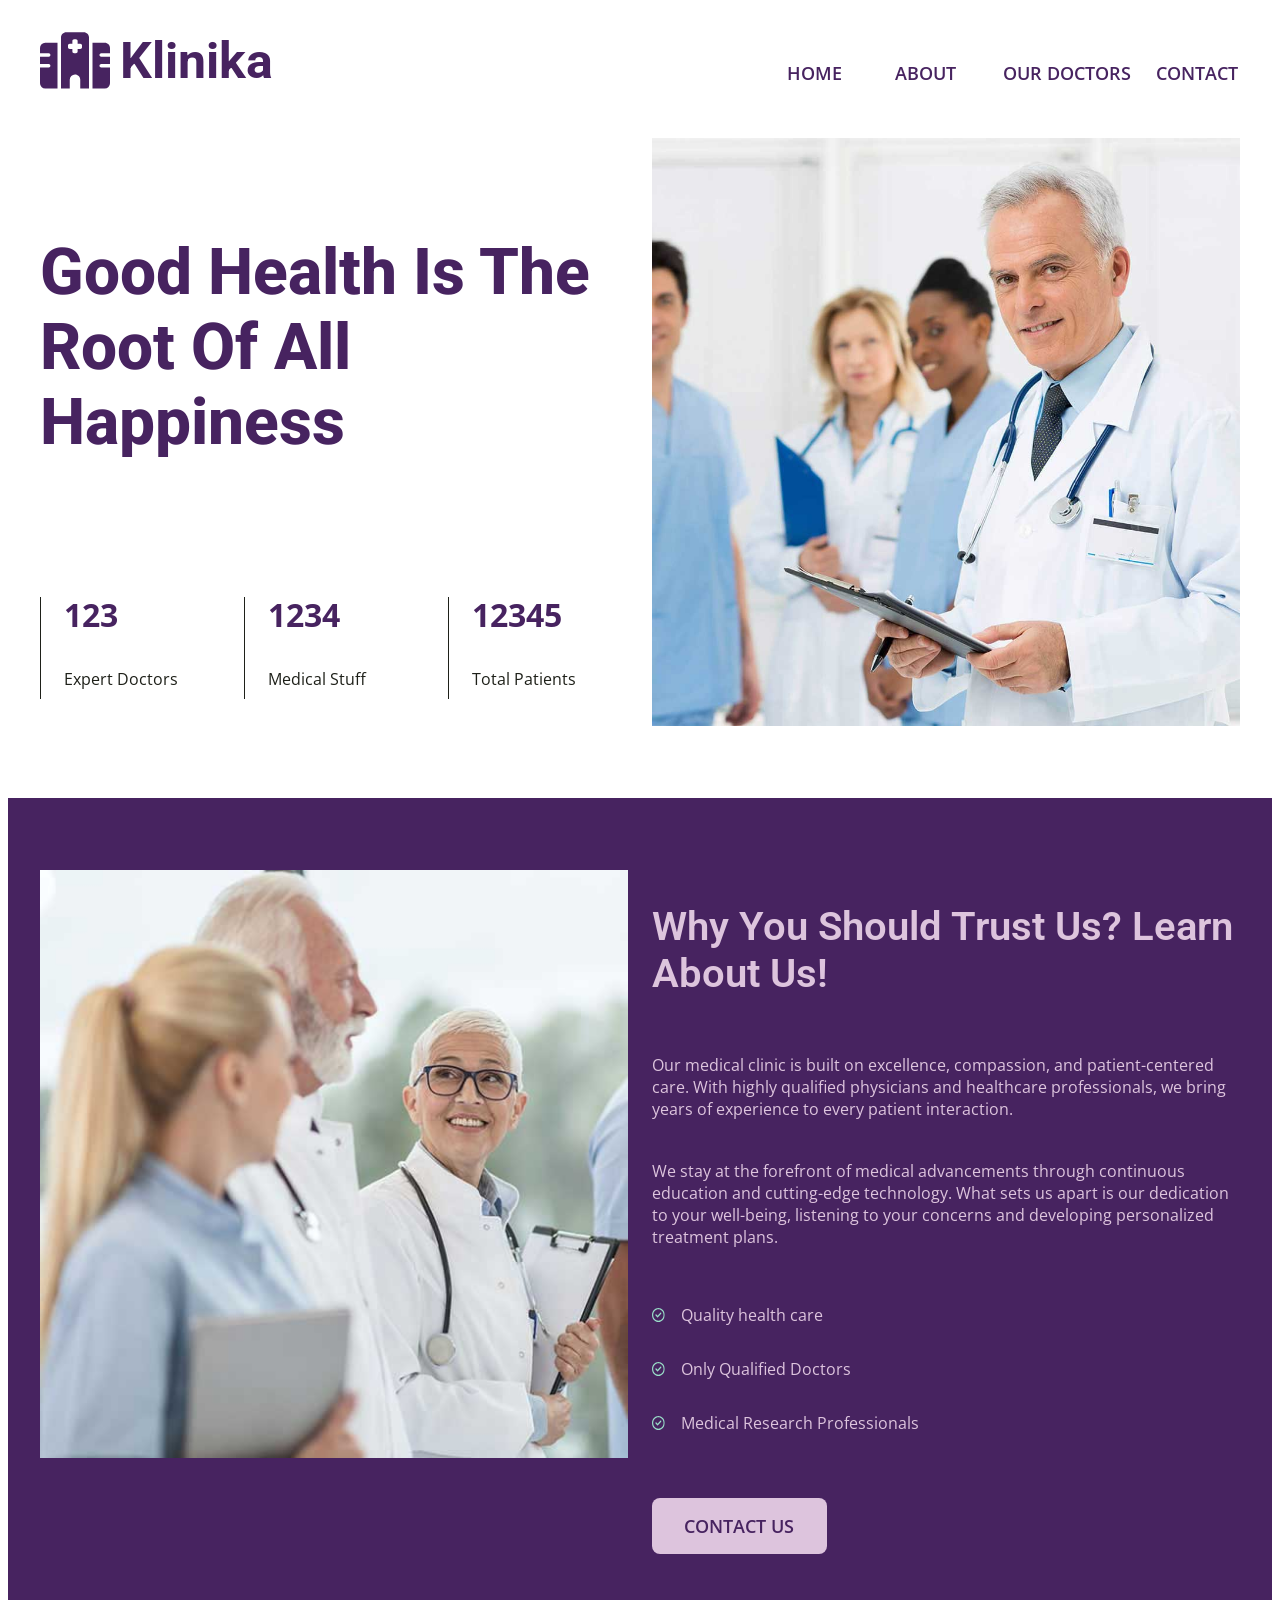
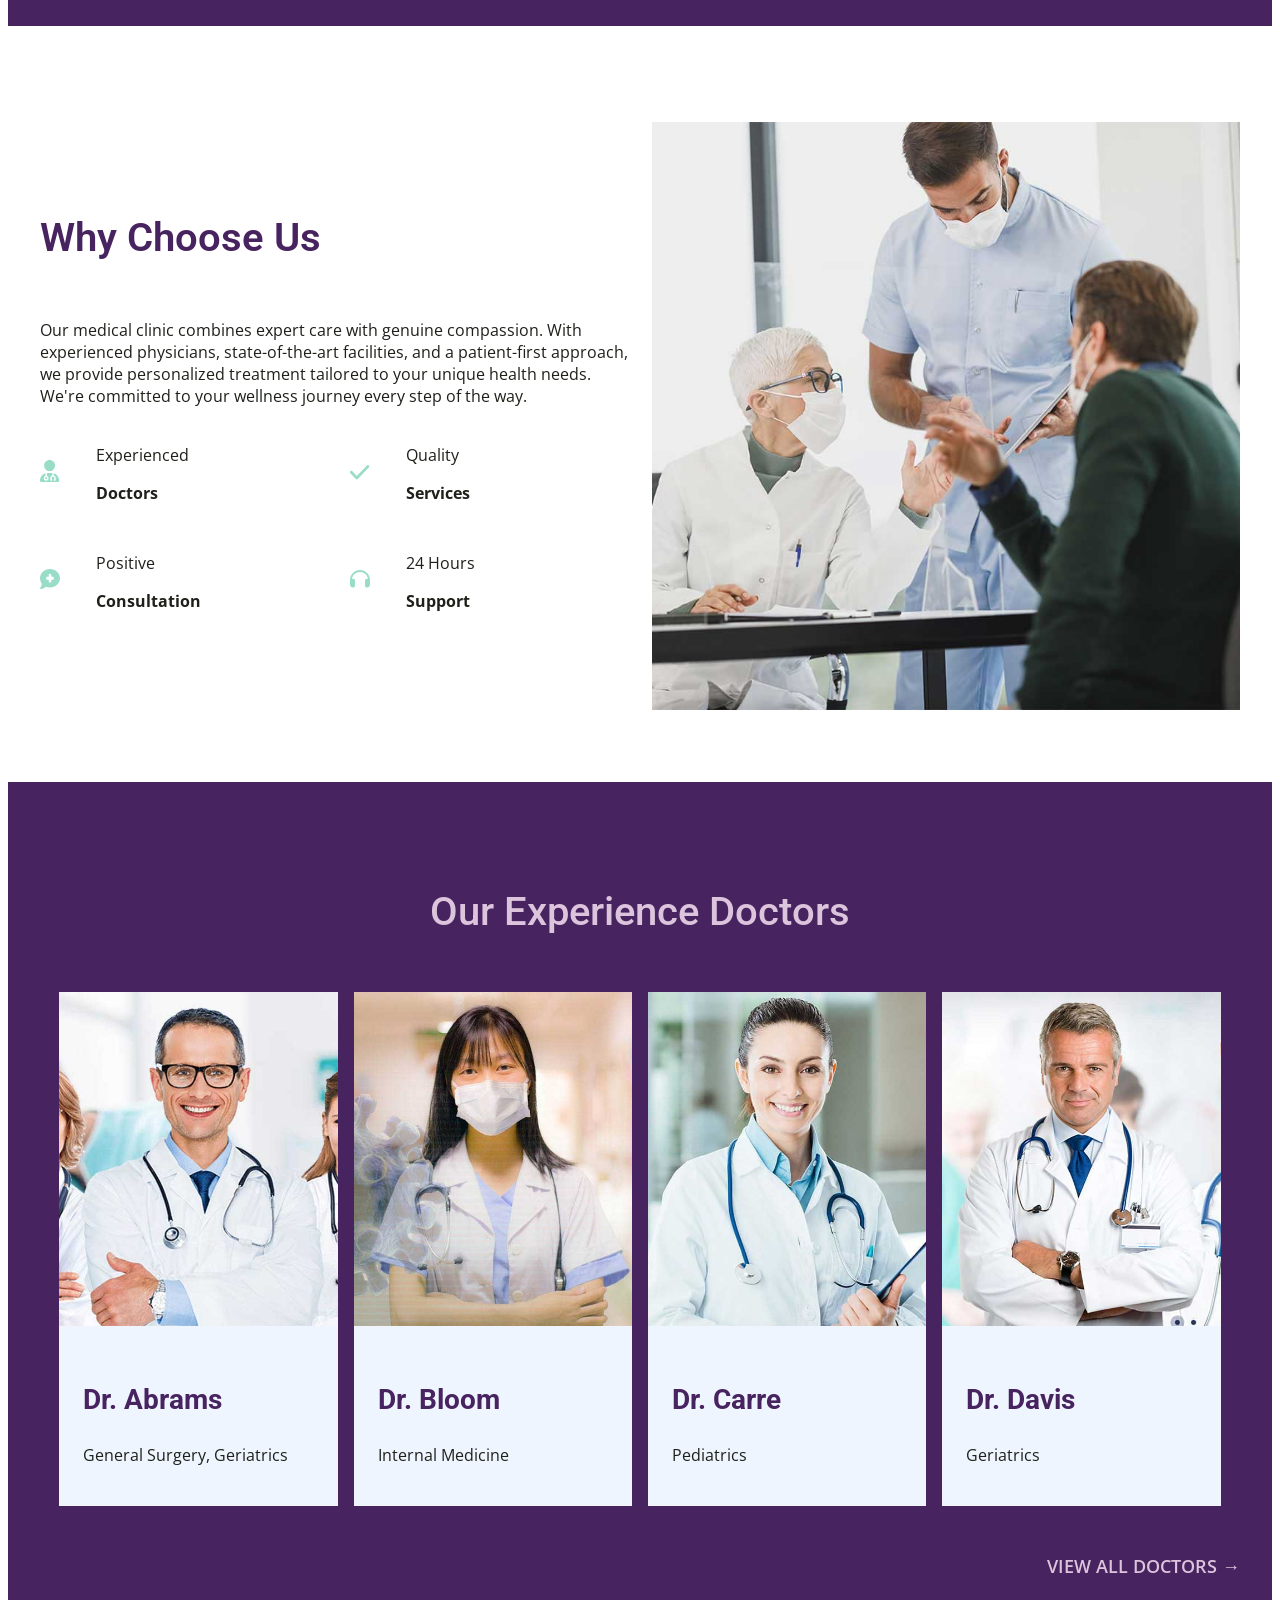
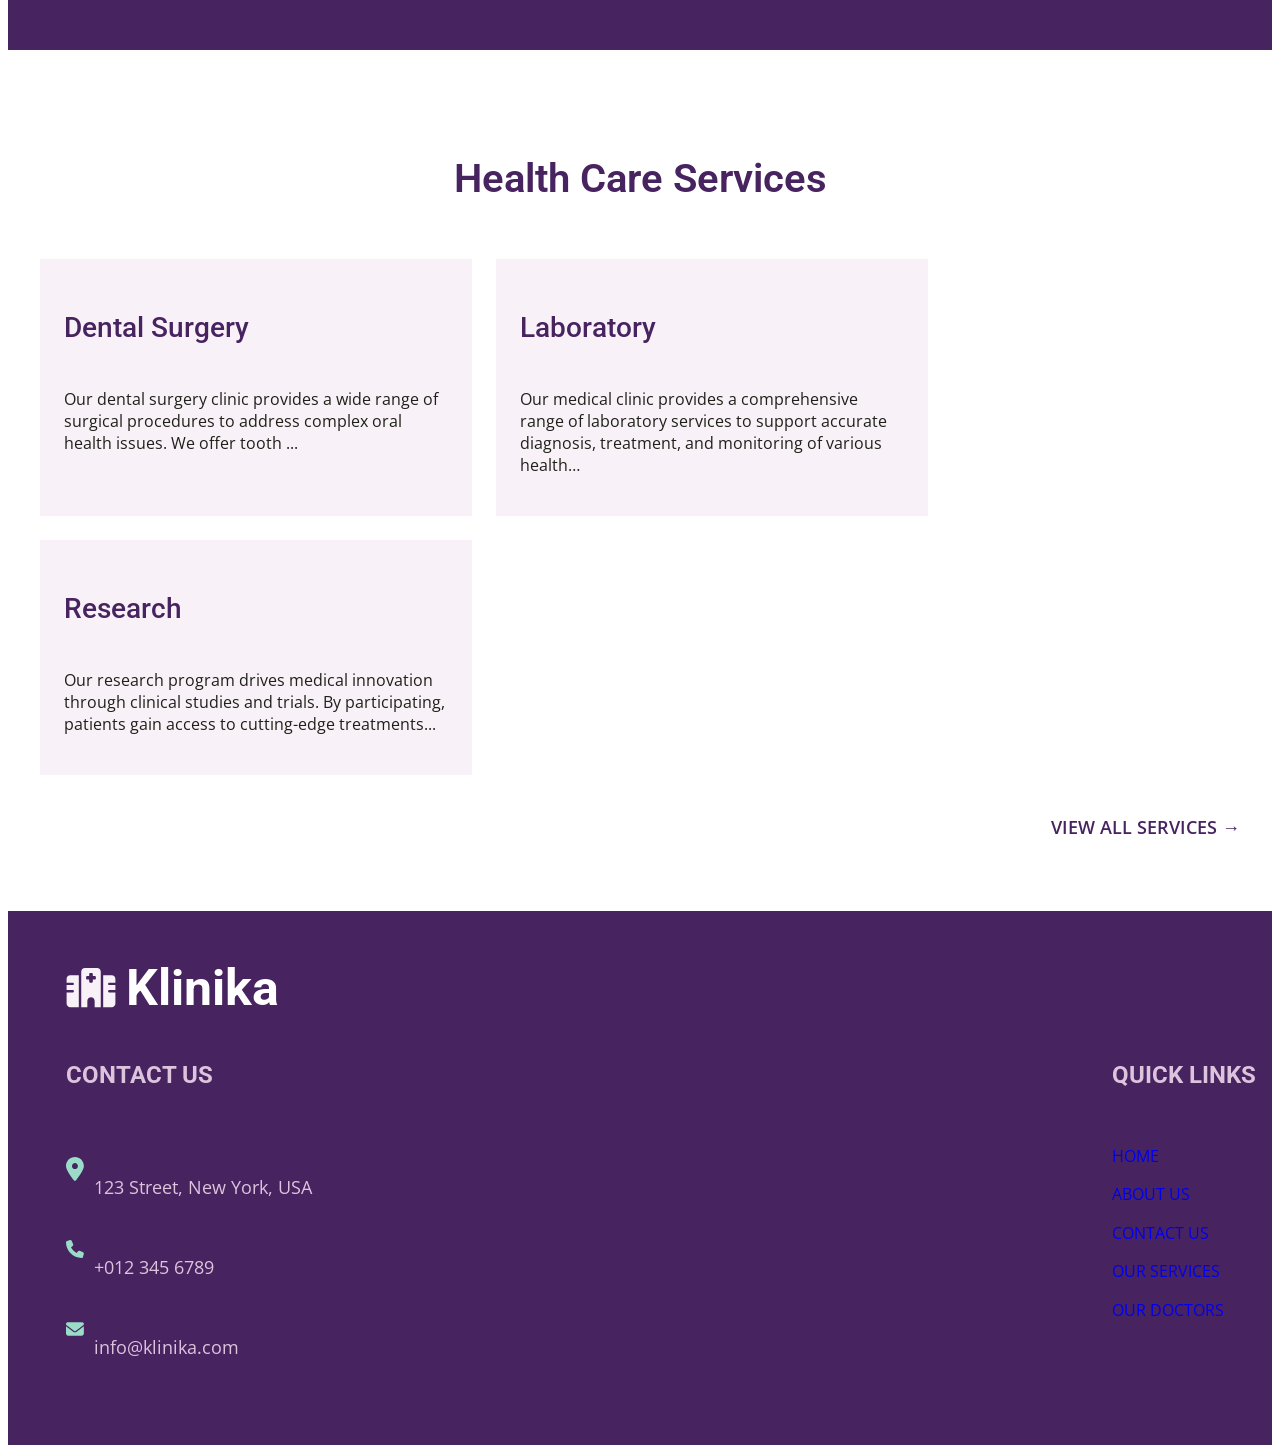
==== commit 42d81e13: "Added features" ====
--- a/dmit-1530-assignment-1-start/dmit-1530-assignment-1-start/index.html
+++ b/dmit-1530-assignment-1-start/dmit-1530-assignment-1-start/index.html
@@ -26,11 +26,12 @@
 <body>
     <header>
         <div class="container banner flex">
-            <div>
+            <div class="home">
                 <img src="./img/klinika-icon.svg" alt="Klinika Icon" width="50" height="40">
-                <h1>Klinika</h1>
-            </div>
-            <div>
+                <a href="./index.html">Klinika</a>
+                <!-- <h1>Klinik a</h1> -->
+            </div>
+            <div class="nav">
                 <a href="./index.html">Home</a>
                 <a href="./about-us.html">About</a>
                 <a href="#doctors">Our Doctors</a>
@@ -45,7 +46,7 @@
                 <div class="goodh flex">
                     <img src="./img/home-doctors.jpg" alt="Group of doctors of Klinika" width="378" height="378">
                     <div>
-                        <h2>Good Health Is The Root Of All Happiness</h2>
+                        <h1>Good Health Is The Root Of All Happiness</h1>
 
                         <div class="flex">
                             <div>
@@ -253,14 +254,15 @@
 
     <footer>
         <div class="container">
-            <div class="flex">
+            <div class="flex home">
                 <img src="./img/klinika-light-icon.svg" alt="Klinika Icon" width="50" height="40">
-                <h2>Klinika</h2>
+                <a href="./index.html">Klinika</a>
+                <!-- <h2>Klinika</h2> -->
             </div>
             <div class="flex">
                 <div>
                     <div class="flex" id="contact">
-                        <h3>Contact Us</h3>
+                        <h2>Contact Us</h2>
                     </div>
                     <div class="contact-us">
                         <div class="flex">
@@ -278,10 +280,10 @@
                     </div>
                 </div>
                 <div class="quick-links">
-                    <h3>QUICK LINKS</h3>
+                    <h2>QUICK LINKS</h2>
                     <a href="./index.html   ">Home</a>
                     <a href="./about-us.html">About Us</a>
-                    <a href="#">Contact Us</a>
+                    <a href="#contact">Contact Us</a>
                     <a href="#">Our Services</a>
                     <a href="#doctors">Our Doctors</a>
                 </div>
--- a/dmit-1530-assignment-1-start/dmit-1530-assignment-1-start/css/styles.css
+++ b/dmit-1530-assignment-1-start/dmit-1530-assignment-1-start/css/styles.css
@@ -39,6 +39,10 @@
     color: var(--dark-purple);
 }
 
+body a:focus,
+body a:hover {
+    text-decoration: underline;
+}
 
 
 /* HEADER */
@@ -51,9 +55,23 @@
     margin-bottom: 3rem;
 }
 
-.banner h1 {
+.banner .home {
+    width: 13.3125rem;
+}
+
+.banner .home a {
+    text-decoration: none;
+    font-family: var(--title-font);
     font-size: 3.125rem;
     font-weight: bold;
+    color: var(--dark-purple);
+    width: 100px;
+}
+
+h1 {
+    font-size: 3rem;
+    font-weight: 800;
+    padding: 1.5rem 0 3rem;
 }
 
 .banner img {
@@ -79,7 +97,7 @@
     justify-content: flex-start;
 }
 
-.banner a {
+.banner .nav a {
     font-size: 1.125rem;
     font-weight: 600;
     text-decoration: none;
@@ -94,6 +112,10 @@
     width: 5.25rem;
 }
 
+.banner .nav a:hover {
+    text-decoration: underline;
+}
+
 header .container {
     padding-bottom: 0;
 }
@@ -104,17 +126,12 @@
     flex-direction: column;
     align-items: center;
     text-align: center;
+    padding-bottom: 4.5rem;
 }
 
 .goodh img {
     width: 100%;
     height: auto;
-}
-
-.goodh h2 {
-    font-size: 3rem;
-    font-weight: 800;
-    padding-top: 1.5rem;
 }
 
 .goodh .flex {
@@ -202,6 +219,7 @@
 .contact-btn:focus {
     background-color: var(--dark-purple);
     color: var(--aqua);
+    text-decoration: none;
 }
 
 /* Why choose Us */
@@ -369,13 +387,26 @@
     width: 17.5rem;
 }
 
+footer .home {
+    /* width: 13.3125rem; */
+    display: flex;
+    align-items: center;
+}
+
+footer .home img {
+    align-self: center;
+}
+
+footer .home a {
+    text-decoration: none;
+    font-family: var(--title-font);
+    font-size: 3.125rem;
+    font-weight: bold;
+    color: var(--white);
+    /* width: 100px; */
+}
+
 footer h2 {
-    font-size: 3.125rem;
-    font-weight: 700;
-    color: var(--white);
-}
-
-footer h3 {
     font-size: 1.5rem;
     color: var(--light-purple);
     text-transform: uppercase;
@@ -542,6 +573,15 @@
 
 
 @media screen and (min-width: 720px) {
+
+    h1 {
+        font-size: 3.5rem;
+    }
+
+    h3 {
+        font-size: 1.75rem;
+    }
+
     .banner {
         flex-direction: row;
         justify-content: space-between;
@@ -552,7 +592,6 @@
     .goodh {
         flex-direction: row;
         flex-wrap: wrap;
-        padding-bottom: 4.5rem;
         gap: 1.5rem;
         text-align: left;
     }
@@ -696,6 +735,10 @@
 }
 
 @media screen and (min-width: 1095px) {
+    h1 {
+        font-size: 4rem;
+    }
+
     .banner div:nth-child(2) {
         flex-wrap: nowrap;
         width: 100%;
